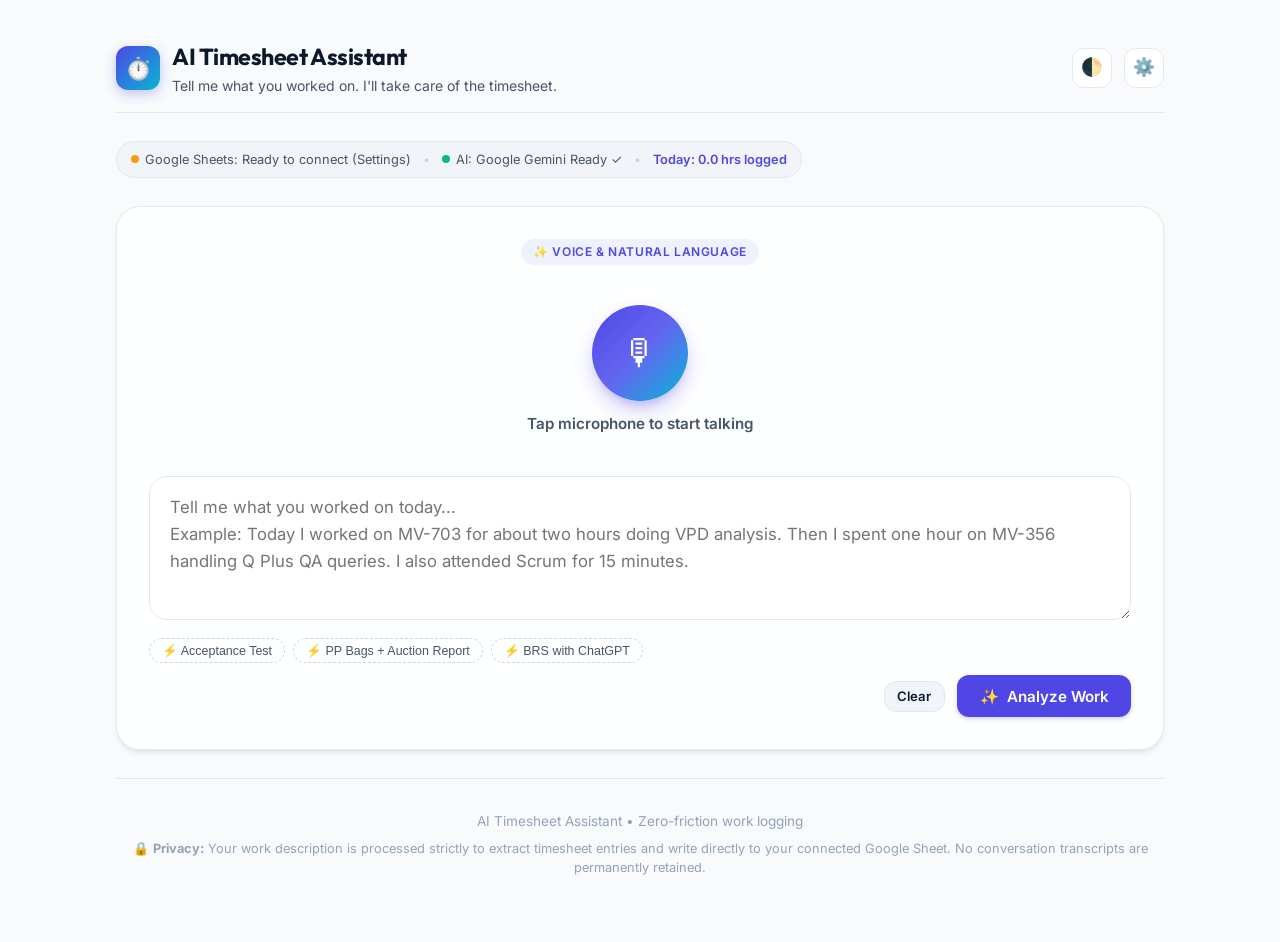
==== index.html @ 99f6be2c "Initial release: AI Timesheet Assistant with Google Sheets and Gemini integration" ====
<!DOCTYPE html>
<html lang="en">
<head>
  <meta charset="UTF-8">
  <meta name="viewport" content="width=device-width, initial-scale=1.0">
  <title>AI Timesheet Assistant - Voice & Text Work Logger</title>
  <meta name="description" content="Effortlessly log daily work into Google Sheets using voice or natural text powered by AI.">
  <link rel="stylesheet" href="css/styles.css">
  <link rel="icon" href="data:image/svg+xml,<svg xmlns='http://www.w3.org/2000/svg' viewBox='0 0 100 100'><text y='.9em' font-size='90'>⏱️</text></svg>">
</head>
<body>

  <div class="app-container">
    
    <!-- Top Header -->
    <header class="app-header">
      <div class="brand-wrapper">
        <div class="brand-icon">⏱️</div>
        <div class="brand-info">
          <h1>AI Timesheet Assistant</h1>
          <p>Tell me what you worked on. I'll take care of the timesheet.</p>
        </div>
      </div>
      
      <div class="header-actions">
        <button id="btn-toggle-theme" class="btn-icon" title="Toggle Dark/Light Mode" aria-label="Toggle Theme">🌓</button>
        <button id="btn-open-settings" class="btn-icon" title="Settings & Configuration" aria-label="Settings">⚙️</button>
      </div>
    </header>

    <!-- Connection & Status Bar -->
    <div class="status-bar" id="app-status-bar">
      <div class="status-indicator">
        <span class="status-dot connected" id="status-sheets-dot"></span>
        <span id="status-sheets-text">Google Sheets: Ready</span>
      </div>
      <span style="color: var(--border-strong);">•</span>
      <div class="status-indicator">
        <span class="status-dot connected" id="status-ai-dot"></span>
        <span id="status-ai-text">AI: Ready</span>
      </div>
      <span style="color: var(--border-strong);">•</span>
      <div class="status-indicator" id="status-today-hours" style="font-weight: 600; color: var(--brand-primary);">
        Today: 0.0 hrs logged
      </div>
    </div>

    <!-- Main Voice & Text Card -->
    <main class="card hero-voice-section">
      <span class="section-tag">✨ Voice & Natural Language</span>

      <!-- Primary Microphone Button -->
      <div class="mic-btn-container">
        <button id="btn-mic" class="btn-mic" title="Click to speak your work" aria-label="Start Voice Recording">
          🎙
        </button>
        <div id="mic-status" class="mic-status-label">
          Tap microphone to start talking
        </div>
      </div>

      <!-- Text Input Alternative -->
      <div class="input-group-area">
        <div class="textarea-wrapper">
          <textarea 
            id="input-work-text" 
            class="input-timesheet-text" 
            placeholder="Tell me what you worked on today...&#10;Example: Today I worked on MV-703 for about two hours doing VPD analysis. Then I spent one hour on MV-356 handling Q Plus QA queries. I also attended Scrum for 15 minutes."
            rows="4"></textarea>
        </div>

        <!-- Quick Sample Prompts for Fast Testing -->
        <div class="sample-prompts" id="sample-pills-container">
          <!-- Dynamically populated sample pills -->
        </div>

        <!-- Action Bar -->
        <div class="action-bar">
          <button id="btn-clear-input" class="btn btn-secondary btn-sm" type="button">Clear</button>
          <button id="btn-analyze" class="btn btn-primary" type="button">
            <span>✨</span> Analyze Work
          </button>
        </div>
      </div>

      <!-- Processing Loading Banner -->
      <div id="processing-banner" class="processing-banner">
        <div class="spinner"></div>
        <span id="processing-banner-text">Understanding your work...</span>
      </div>

      <!-- Clarification Box (shown if AI needs more info) -->
      <div id="clarification-box" class="clarification-box" style="display: none; width: 100%;">
        <div class="clarification-title">
          <span>🤔</span> <span>Clarification Needed:</span>
        </div>
        <div id="clarification-question-text" class="clarification-text">
          Could you clarify the project or time spent?
        </div>
      </div>
    </main>

    <!-- Structured Preview Section -->
    <section id="preview-section" class="card preview-section">
      <!-- Assistant Bubble -->
      <div class="assistant-bubble">
        <div class="assistant-avatar">🤖</div>
        <div class="assistant-content">
          <h4>AI Assistant</h4>
          <p id="assistant-message-text">I parsed your input into structured timesheet entries. Review them below before adding to Google Sheets.</p>
        </div>
      </div>

      <div class="preview-header">
        <div class="preview-title">Timesheet Preview</div>
        <div class="preview-stats">
          <div id="preview-total-banner" class="stat-chip">Total: 0 hrs</div>
          <button id="btn-add-row" class="btn btn-secondary btn-sm" type="button">+ Add Row</button>
        </div>
      </div>

      <!-- Table Container -->
      <div class="table-responsive">
        <table class="timesheet-table">
          <thead>
            <tr>
              <th>Date</th>
              <th>Task Type</th>
              <th>Task</th>
              <th style="text-align: right;">Time (hrs)</th>
              <th>Zoho ID</th>
              <th>Req ID</th>
              <th>Requirement Title</th>
              <th>Gen AI</th>
              <th style="text-align: center;">Action</th>
            </tr>
          </thead>
          <tbody id="preview-table-body">
            <!-- Dynamically populated entries -->
          </tbody>
        </table>
      </div>

      <!-- Confirmation Bar -->
      <div class="confirmation-bar">
        <div id="confirmation-prompt-text" class="confirmation-prompt">
          Add these entries to your timesheet?
        </div>
        <div class="confirmation-actions">
          <button id="btn-cancel-preview" class="btn btn-secondary" type="button">Cancel</button>
          <button id="btn-confirm-add" class="btn btn-success" type="button">
            <span>✓</span> Add to Timesheet
          </button>
        </div>
      </div>
    </section>

    <!-- Daily Summary Card (shown after successful submission) -->
    <section id="daily-summary-card" class="daily-summary-card">
      <div class="summary-header">
        <div class="summary-icon">✓</div>
        <div>
          <h3 style="font-size: 1.15rem; font-weight: 700; color: #065f46;">Added successfully</h3>
          <p id="summary-count-label" style="font-size: 0.9rem; color: #047857;">Entries added to your timesheet.</p>
        </div>
      </div>

      <div id="summary-breakdown-list" class="summary-details">
        <!-- Breakdown list dynamically populated -->
      </div>

      <div id="summary-total-banner" class="summary-total-banner">
        Today's total: 0 hours
      </div>

      <div style="display: flex; gap: 0.75rem; margin-top: 1.25rem;">
        <button id="btn-done-summary" class="btn btn-success" type="button">Done</button>
        <button id="btn-view-today" class="btn btn-secondary" type="button">View Today's Entries</button>
      </div>
    </section>

    <!-- Footer & Privacy Notice -->
    <footer class="app-footer">
      <div>AI Timesheet Assistant • Zero-friction work logging</div>
      <p class="privacy-notice">
        🔒 <strong>Privacy:</strong> Your work description is processed strictly to extract timesheet entries and write directly to your connected Google Sheet. No conversation transcripts are permanently retained.
      </p>
    </footer>

  </div>

  <!-- Settings Modal Dialog -->
  <div id="modal-settings" class="modal-overlay">
    <div class="modal-content">
      <div class="modal-header">
        <h3>Configuration & Settings</h3>
        <button id="btn-close-settings" class="btn-icon" type="button">✕</button>
      </div>

      <form id="settings-form">
        <div style="display: flex; flex-direction: column; gap: 1.25rem;">
          <!-- Google Sheets Configuration -->
          <div class="form-group">
            <label for="setting-spreadsheet-id">Google Spreadsheet ID</label>
            <input type="text" id="setting-spreadsheet-id" class="form-control" 
              value="1Z1UCvEUKEiVwqbnhsVFuSBakf0QlpNocZnvcH70wC_c" readonly style="background: var(--bg-subtle);">
            <span class="form-help">Connected: <strong>Giriraj Deora - Product Timesheet</strong></span>
          </div>

          <div class="form-group">
            <label for="setting-apps-script-url">Google Apps Script Web App URL</label>
            <input type="url" id="setting-apps-script-url" class="form-control" 
              placeholder="https://script.google.com/macros/s/AKfycb.../exec">
            <span class="form-help">Deployed Apps Script Web App URL from your sheet (Access: Anyone).</span>
          </div>

          <div>
            <button id="btn-test-connection" class="btn btn-secondary btn-sm" type="button">
              🔌 Test Connection & Sync Masters
            </button>
          </div>
        </div>

        <!-- Modal Footer Actions -->
        <div style="display: flex; justify-content: flex-end; gap: 0.75rem; margin-top: 1.5rem; border-top: 1px solid var(--border-subtle); padding-top: 1rem;">
          <button type="button" class="btn btn-secondary" onclick="App.closeSettingsModal()">Cancel</button>
          <button type="submit" class="btn btn-primary">Save Settings</button>
        </div>
      </form>
    </div>
  </div>

  <!-- Today's Entries Modal Dialog -->
  <div id="modal-today" class="modal-overlay">
    <div class="modal-content" style="max-width: 800px;">
      <div class="modal-header">
        <h3>Today's Logged Entries</h3>
        <button id="btn-close-today-modal" class="btn-icon" type="button">✕</button>
      </div>
      <div id="today-entries-container">
        <!-- Loaded dynamically -->
      </div>
    </div>
  </div>

  <!-- Application Scripts -->
  <script src="js/config.js"></script>
  <script src="js/validation.js"></script>
  <script src="services/ai/aiProvider.js"></script>
  <script src="js/ai.js"></script>
  <script src="js/voice.js"></script>
  <script src="js/sheets.js"></script>
  <script src="js/app.js"></script>
</body>
</html>
---- css/styles.css ----
/**
 * =========================================================================
 * AI Timesheet Assistant - Modern SaaS Design System & Stylesheet
 * =========================================================================
 */

@import url('https://fonts.googleapis.com/css2?family=Inter:wght@300;400;500;600;700&family=Outfit:wght@500;600;700;800&family=JetBrains+Mono:wght@400;500&display=swap');

:root {
  /* Color Palette - Curated Slate & Indigo */
  --bg-primary: #f8fafc;
  --bg-surface: #ffffff;
  --bg-surface-glass: rgba(255, 255, 255, 0.85);
  --bg-surface-elevated: #ffffff;
  --bg-subtle: #f1f5f9;
  --border-subtle: #e2e8f0;
  --border-strong: #cbd5e1;

  --text-primary: #0f172a;
  --text-secondary: #475569;
  --text-muted: #94a3b8;
  --text-inverse: #ffffff;

  --brand-primary: #4f46e5;
  --brand-primary-hover: #4338ca;
  --brand-primary-subtle: #eef2ff;
  --brand-secondary: #06b6d4;

  --success: #10b981;
  --success-bg: #ecfdf5;
  --warning: #f59e0b;
  --warning-bg: #fffbeb;
  --danger: #ef4444;
  --danger-bg: #fef2f2;
  --info: #3b82f6;

  /* Elevation & Shadows */
  --shadow-sm: 0 1px 2px 0 rgba(0, 0, 0, 0.05);
  --shadow-md: 0 4px 6px -1px rgba(0, 0, 0, 0.08), 0 2px 4px -2px rgba(0, 0, 0, 0.05);
  --shadow-lg: 0 10px 15px -3px rgba(0, 0, 0, 0.08), 0 4px 6px -4px rgba(0, 0, 0, 0.03);
  --shadow-xl: 0 20px 25px -5px rgba(0, 0, 0, 0.08), 0 8px 10px -6px rgba(0, 0, 0, 0.03);

  /* Radius */
  --radius-sm: 8px;
  --radius-md: 12px;
  --radius-lg: 18px;
  --radius-xl: 24px;
  --radius-full: 9999px;

  /* Transitions */
  --transition-fast: 150ms cubic-bezier(0.4, 0, 0.2, 1);
  --transition-normal: 250ms cubic-bezier(0.4, 0, 0.2, 1);
}

[data-theme="dark"] {
  --bg-primary: #0b0f19;
  --bg-surface: #111827;
  --bg-surface-glass: rgba(17, 24, 39, 0.85);
  --bg-surface-elevated: #1f2937;
  --bg-subtle: #1e293b;
  --border-subtle: #334155;
  --border-strong: #475569;

  --text-primary: #f8fafc;
  --text-secondary: #cbd5e1;
  --text-muted: #64748b;
  --text-inverse: #0b0f19;

  --brand-primary: #6366f1;
  --brand-primary-hover: #4f46e5;
  --brand-primary-subtle: rgba(99, 102, 241, 0.15);

  --shadow-sm: 0 1px 2px 0 rgba(0, 0, 0, 0.4);
  --shadow-md: 0 4px 6px -1px rgba(0, 0, 0, 0.4);
  --shadow-lg: 0 10px 15px -3px rgba(0, 0, 0, 0.4);
  --shadow-xl: 0 20px 25px -5px rgba(0, 0, 0, 0.5);
}

* {
  box-sizing: border-box;
  margin: 0;
  padding: 0;
}

body {
  font-family: 'Inter', -apple-system, BlinkMacSystemFont, "Segoe UI", Roboto, sans-serif;
  background-color: var(--bg-primary);
  color: var(--text-primary);
  line-height: 1.5;
  min-height: 100vh;
  display: flex;
  flex-direction: column;
  transition: background-color var(--transition-normal), color var(--transition-normal);
  -webkit-font-smoothing: antialiased;
}

/* Container */
.app-container {
  width: 100%;
  max-width: 1080px;
  margin: 0 auto;
  padding: 1.5rem 1rem 3rem 1rem;
  flex: 1;
  display: flex;
  flex-direction: column;
  gap: 1.75rem;
}

/* Header */
.app-header {
  display: flex;
  align-items: center;
  justify-content: space-between;
  padding: 1rem 0;
  border-bottom: 1px solid var(--border-subtle);
}

.brand-wrapper {
  display: flex;
  align-items: center;
  gap: 0.75rem;
}

.brand-icon {
  width: 44px;
  height: 44px;
  border-radius: var(--radius-md);
  background: linear-gradient(135deg, #4f46e5, #06b6d4);
  color: white;
  display: flex;
  align-items: center;
  justify-content: center;
  font-size: 1.35rem;
  box-shadow: 0 4px 12px rgba(79, 70, 229, 0.3);
}

.brand-info h1 {
  font-family: 'Outfit', sans-serif;
  font-size: 1.45rem;
  font-weight: 700;
  letter-spacing: -0.02em;
  color: var(--text-primary);
}

.brand-info p {
  font-size: 0.875rem;
  color: var(--text-secondary);
}

.header-actions {
  display: flex;
  align-items: center;
  gap: 0.75rem;
}

.btn-icon {
  width: 40px;
  height: 40px;
  border-radius: var(--radius-md);
  border: 1px solid var(--border-subtle);
  background: var(--bg-surface);
  color: var(--text-secondary);
  display: flex;
  align-items: center;
  justify-content: center;
  cursor: pointer;
  font-size: 1.1rem;
  transition: all var(--transition-fast);
}

.btn-icon:hover {
  background: var(--bg-subtle);
  color: var(--text-primary);
  border-color: var(--border-strong);
}

/* Connection Badges */
.status-bar {
  display: flex;
  align-items: center;
  flex-wrap: wrap;
  gap: 0.75rem;
  font-size: 0.8rem;
  padding: 0.5rem 0.85rem;
  background: var(--bg-subtle);
  border: 1px solid var(--border-subtle);
  border-radius: var(--radius-full);
  width: fit-content;
}

.status-indicator {
  display: flex;
  align-items: center;
  gap: 0.4rem;
  color: var(--text-secondary);
}

.status-dot {
  width: 8px;
  height: 8px;
  border-radius: 50%;
  background-color: var(--text-muted);
}

.status-dot.connected {
  background-color: var(--success);
  box-shadow: 0 0 0 2px var(--success-bg);
}

.status-dot.warning {
  background-color: var(--warning);
}

/* Cards */
.card {
  background: var(--bg-surface-glass);
  backdrop-filter: blur(12px);
  border: 1px solid var(--border-subtle);
  border-radius: var(--radius-xl);
  padding: 2rem;
  box-shadow: var(--shadow-md);
  position: relative;
  transition: box-shadow var(--transition-normal);
}

.card:hover {
  box-shadow: var(--shadow-lg);
}

/* Voice & Text Section */
.hero-voice-section {
  text-align: center;
  display: flex;
  flex-direction: column;
  align-items: center;
  gap: 1.5rem;
}

.section-tag {
  display: inline-flex;
  align-items: center;
  gap: 0.4rem;
  font-size: 0.75rem;
  font-weight: 600;
  text-transform: uppercase;
  letter-spacing: 0.05em;
  padding: 0.25rem 0.75rem;
  border-radius: var(--radius-full);
  background: var(--brand-primary-subtle);
  color: var(--brand-primary);
}

/* Microphone Button */
.mic-btn-container {
  position: relative;
  margin: 1rem 0;
  display: flex;
  flex-direction: column;
  align-items: center;
  gap: 0.75rem;
}

.btn-mic {
  width: 96px;
  height: 96px;
  border-radius: 50%;
  border: none;
  background: linear-gradient(135deg, #4f46e5 0%, #6366f1 50%, #06b6d4 100%);
  color: #ffffff;
  cursor: pointer;
  display: flex;
  align-items: center;
  justify-content: center;
  font-size: 2.25rem;
  box-shadow: 0 10px 25px -5px rgba(79, 70, 229, 0.4), 0 8px 10px -6px rgba(79, 70, 229, 0.2);
  transition: transform var(--transition-fast), box-shadow var(--transition-fast);
  position: relative;
  z-index: 2;
}

.btn-mic:hover {
  transform: scale(1.06);
  box-shadow: 0 15px 30px -5px rgba(79, 70, 229, 0.5);
}

.btn-mic:active {
  transform: scale(0.96);
}

.btn-mic.listening {
  background: linear-gradient(135deg, #ef4444 0%, #f43f5e 100%);
  box-shadow: 0 10px 25px -5px rgba(239, 68, 68, 0.5);
  animation: pulse-ring 1.8s infinite;
}

@keyframes pulse-ring {
  0% {
    box-shadow: 0 0 0 0 rgba(239, 68, 68, 0.6);
  }
  70% {
    box-shadow: 0 0 0 24px rgba(239, 68, 68, 0);
  }
  100% {
    box-shadow: 0 0 0 0 rgba(239, 68, 68, 0);
  }
}

.mic-status-label {
  font-size: 0.95rem;
  font-weight: 600;
  color: var(--text-secondary);
  display: flex;
  align-items: center;
  gap: 0.4rem;
}

.mic-status-label.active {
  color: var(--danger);
}

/* Text Input Area */
.input-group-area {
  width: 100%;
  display: flex;
  flex-direction: column;
  gap: 0.75rem;
}

.textarea-wrapper {
  position: relative;
  width: 100%;
}

.input-timesheet-text {
  width: 100%;
  min-height: 120px;
  padding: 1.1rem 1.25rem;
  border-radius: var(--radius-lg);
  border: 1.5px solid var(--border-subtle);
  background: var(--bg-surface);
  color: var(--text-primary);
  font-family: inherit;
  font-size: 1.05rem;
  line-height: 1.6;
  resize: vertical;
  outline: none;
  transition: border-color var(--transition-fast), box-shadow var(--transition-fast);
}

.input-timesheet-text:focus {
  border-color: var(--brand-primary);
  box-shadow: 0 0 0 4px var(--brand-primary-subtle);
}

/* Quick Sample Pills */
.sample-prompts {
  display: flex;
  align-items: center;
  flex-wrap: wrap;
  gap: 0.5rem;
  font-size: 0.8rem;
  color: var(--text-muted);
}

.sample-pill {
  border: 1px dashed var(--border-strong);
  background: transparent;
  color: var(--text-secondary);
  border-radius: var(--radius-full);
  padding: 0.25rem 0.75rem;
  cursor: pointer;
  font-size: 0.78rem;
  transition: all var(--transition-fast);
}

.sample-pill:hover {
  background: var(--brand-primary-subtle);
  border-color: var(--brand-primary);
  color: var(--brand-primary);
}

/* Main Action Bar */
.action-bar {
  display: flex;
  align-items: center;
  justify-content: flex-end;
  gap: 0.75rem;
  width: 100%;
}

/* Buttons */
.btn {
  display: inline-flex;
  align-items: center;
  justify-content: center;
  gap: 0.5rem;
  padding: 0.7rem 1.4rem;
  border-radius: var(--radius-md);
  font-family: 'Inter', sans-serif;
  font-size: 0.95rem;
  font-weight: 600;
  cursor: pointer;
  border: none;
  transition: all var(--transition-fast);
}

.btn-primary {
  background: var(--brand-primary);
  color: #ffffff;
  box-shadow: 0 2px 4px rgba(79, 70, 229, 0.25);
}

.btn-primary:hover {
  background: var(--brand-primary-hover);
  box-shadow: 0 4px 10px rgba(79, 70, 229, 0.35);
}

.btn-secondary {
  background: var(--bg-subtle);
  color: var(--text-primary);
  border: 1px solid var(--border-subtle);
}

.btn-secondary:hover {
  background: var(--border-subtle);
}

.btn-success {
  background: var(--success);
  color: #ffffff;
  box-shadow: 0 2px 4px rgba(16, 185, 129, 0.25);
}

.btn-success:hover {
  background: #059669;
}

.btn-danger-outline {
  background: transparent;
  color: var(--danger);
  border: 1px solid rgba(239, 68, 68, 0.3);
}

.btn-danger-outline:hover {
  background: var(--danger-bg);
}

.btn-sm {
  padding: 0.4rem 0.8rem;
  font-size: 0.82rem;
}

/* Processing / Loading Banner */
.processing-banner {
  display: none;
  align-items: center;
  justify-content: center;
  gap: 0.75rem;
  padding: 1.25rem;
  background: var(--brand-primary-subtle);
  border: 1px solid rgba(79, 70, 229, 0.2);
  border-radius: var(--radius-lg);
  color: var(--brand-primary);
  font-weight: 500;
  margin: 1rem 0;
  animation: fadeIn 0.3s ease;
}

.spinner {
  width: 20px;
  height: 20px;
  border: 2.5px solid rgba(79, 70, 229, 0.2);
  border-top-color: var(--brand-primary);
  border-radius: 50%;
  animation: spin 0.8s linear infinite;
}

@keyframes spin {
  to { transform: rotate(360deg); }
}

@keyframes fadeIn {
  from { opacity: 0; transform: translateY(-4px); }
  to { opacity: 1; transform: translateY(0); }
}

/* Assistant Conversation Bubble */
.assistant-bubble {
  background: var(--bg-subtle);
  border: 1px solid var(--border-subtle);
  border-radius: var(--radius-lg);
  padding: 1.25rem 1.5rem;
  margin-bottom: 1.5rem;
  display: flex;
  align-items: flex-start;
  gap: 1rem;
}

.assistant-avatar {
  width: 38px;
  height: 38px;
  border-radius: 50%;
  background: var(--brand-primary);
  color: white;
  display: flex;
  align-items: center;
  justify-content: center;
  font-size: 1.1rem;
  flex-shrink: 0;
}

.assistant-content {
  flex: 1;
}

.assistant-content h4 {
  font-size: 0.95rem;
  font-weight: 600;
  margin-bottom: 0.25rem;
  color: var(--text-primary);
}

.assistant-content p {
  font-size: 0.92rem;
  color: var(--text-secondary);
}

/* Clarification Prompt Box */
.clarification-box {
  background: var(--warning-bg);
  border: 1px solid rgba(245, 158, 11, 0.3);
  border-radius: var(--radius-lg);
  padding: 1.25rem;
  margin-bottom: 1.5rem;
  display: flex;
  flex-direction: column;
  gap: 0.75rem;
}

.clarification-title {
  display: flex;
  align-items: center;
  gap: 0.5rem;
  font-weight: 600;
  color: #b45309;
}

.clarification-text {
  font-size: 0.95rem;
  color: #78350f;
}

/* Structured Preview Section */
.preview-section {
  display: none;
  flex-direction: column;
  gap: 1.25rem;
  animation: fadeIn 0.3s ease;
}

.preview-header {
  display: flex;
  align-items: center;
  justify-content: space-between;
  flex-wrap: wrap;
  gap: 1rem;
  padding-bottom: 0.75rem;
  border-bottom: 1px solid var(--border-subtle);
}

.preview-title {
  font-family: 'Outfit', sans-serif;
  font-size: 1.25rem;
  font-weight: 700;
}

.preview-stats {
  display: flex;
  align-items: center;
  gap: 1rem;
  font-size: 0.9rem;
}

.stat-chip {
  padding: 0.3rem 0.8rem;
  border-radius: var(--radius-full);
  background: var(--brand-primary-subtle);
  color: var(--brand-primary);
  font-weight: 600;
}

/* Table Design */
.table-responsive {
  width: 100%;
  overflow-x: auto;
  border: 1px solid var(--border-subtle);
  border-radius: var(--radius-lg);
  background: var(--bg-surface);
}

.timesheet-table {
  width: 100%;
  border-collapse: collapse;
  font-size: 0.88rem;
  text-align: left;
}

.timesheet-table th {
  background: var(--bg-subtle);
  color: var(--text-secondary);
  font-weight: 600;
  font-size: 0.8rem;
  text-transform: uppercase;
  letter-spacing: 0.04em;
  padding: 0.85rem 1rem;
  border-bottom: 1px solid var(--border-subtle);
  white-space: nowrap;
}

.timesheet-table td {
  padding: 0.75rem 1rem;
  border-bottom: 1px solid var(--border-subtle);
  vertical-align: middle;
}

.timesheet-table tr:last-child td {
  border-bottom: none;
}

.timesheet-table tr:hover td {
  background-color: var(--bg-subtle);
}

/* Table Cell Inputs for In-place Editing */
.table-input {
  width: 100%;
  padding: 0.4rem 0.6rem;
  border-radius: var(--radius-sm);
  border: 1px solid var(--border-subtle);
  background: var(--bg-surface);
  color: var(--text-primary);
  font-family: inherit;
  font-size: 0.88rem;
  outline: none;
  transition: border-color var(--transition-fast);
}

.table-input:focus {
  border-color: var(--brand-primary);
}

.table-input.num {
  width: 75px;
  text-align: right;
  font-family: 'JetBrains Mono', monospace;
  font-weight: 600;
}

/* Badges */
.badge {
  display: inline-block;
  padding: 0.2rem 0.55rem;
  border-radius: var(--radius-sm);
  font-size: 0.78rem;
  font-weight: 600;
  letter-spacing: 0.02em;
}

.badge-zoho {
  background: #e0e7ff;
  color: #3730a3;
  font-family: 'JetBrains Mono', monospace;
}

.badge-req {
  background: #f1f5f9;
  color: #334155;
  font-family: 'JetBrains Mono', monospace;
}

.badge-ai-yes {
  background: #dcfce7;
  color: #166534;
}

.badge-ai-no {
  background: #f3f4f6;
  color: #6b7280;
}

/* Confirmation Card */
.confirmation-bar {
  background: var(--bg-surface-elevated);
  border: 1.5px solid var(--brand-primary);
  border-radius: var(--radius-xl);
  padding: 1.25rem 1.5rem;
  display: flex;
  align-items: center;
  justify-content: space-between;
  flex-wrap: wrap;
  gap: 1rem;
  box-shadow: 0 8px 20px -4px rgba(79, 70, 229, 0.15);
}

.confirmation-prompt {
  font-size: 1.05rem;
  font-weight: 600;
  color: var(--text-primary);
}

.confirmation-actions {
  display: flex;
  align-items: center;
  gap: 0.75rem;
}

/* Daily Summary Card */
.daily-summary-card {
  display: none;
  background: linear-gradient(135deg, rgba(16, 185, 129, 0.08) 0%, rgba(6, 182, 212, 0.08) 100%);
  border: 1px solid rgba(16, 185, 129, 0.3);
  border-radius: var(--radius-xl);
  padding: 1.75rem;
  animation: fadeIn 0.3s ease;
}

.summary-header {
  display: flex;
  align-items: center;
  gap: 0.75rem;
  margin-bottom: 1rem;
}

.summary-icon {
  width: 42px;
  height: 42px;
  border-radius: 50%;
  background: var(--success);
  color: white;
  display: flex;
  align-items: center;
  justify-content: center;
  font-size: 1.4rem;
}

.summary-details {
  display: flex;
  flex-direction: column;
  gap: 0.5rem;
  margin-bottom: 1.25rem;
}

.summary-item {
  display: flex;
  align-items: center;
  gap: 0.5rem;
  font-size: 0.95rem;
  color: var(--text-primary);
}

.summary-total-banner {
  font-size: 1.15rem;
  font-weight: 700;
  color: var(--success);
  padding-top: 0.5rem;
  border-top: 1px dashed var(--border-subtle);
}

/* Modals */
.modal-overlay {
  position: fixed;
  top: 0;
  left: 0;
  right: 0;
  bottom: 0;
  background: rgba(15, 23, 42, 0.6);
  backdrop-filter: blur(4px);
  display: none;
  align-items: center;
  justify-content: center;
  z-index: 100;
  padding: 1rem;
  animation: fadeIn 0.2s ease;
}

.modal-content {
  background: var(--bg-surface);
  border: 1px solid var(--border-subtle);
  border-radius: var(--radius-xl);
  width: 100%;
  max-width: 680px;
  max-height: 90vh;
  overflow-y: auto;
  box-shadow: var(--shadow-xl);
  padding: 2rem;
  display: flex;
  flex-direction: column;
  gap: 1.5rem;
}

.modal-header {
  display: flex;
  align-items: center;
  justify-content: space-between;
  border-bottom: 1px solid var(--border-subtle);
  padding-bottom: 1rem;
}

.modal-header h3 {
  font-family: 'Outfit', sans-serif;
  font-size: 1.3rem;
  font-weight: 700;
}

.form-group {
  display: flex;
  flex-direction: column;
  gap: 0.4rem;
}

.form-group label {
  font-size: 0.85rem;
  font-weight: 600;
  color: var(--text-secondary);
}

.form-control {
  width: 100%;
  padding: 0.65rem 0.9rem;
  border-radius: var(--radius-md);
  border: 1px solid var(--border-subtle);
  background: var(--bg-surface);
  color: var(--text-primary);
  font-family: inherit;
  font-size: 0.92rem;
  outline: none;
  transition: border-color var(--transition-fast);
}

.form-control:focus {
  border-color: var(--brand-primary);
}

.form-help {
  font-size: 0.78rem;
  color: var(--text-muted);
}

/* Tabs */
.tabs-nav {
  display: flex;
  gap: 0.5rem;
  border-bottom: 1px solid var(--border-subtle);
  padding-bottom: 0.5rem;
  margin-bottom: 1rem;
}

.tab-btn {
  background: transparent;
  border: none;
  padding: 0.5rem 1rem;
  font-size: 0.88rem;
  font-weight: 600;
  color: var(--text-secondary);
  border-radius: var(--radius-sm);
  cursor: pointer;
  transition: all var(--transition-fast);
}

.tab-btn.active {
  background: var(--brand-primary-subtle);
  color: var(--brand-primary);
}

.tab-panel {
  display: none;
  flex-direction: column;
  gap: 1.25rem;
}

.tab-panel.active {
  display: flex;
}

/* Footer & Privacy */
.app-footer {
  text-align: center;
  padding: 2rem 0 1rem;
  font-size: 0.85rem;
  color: var(--text-muted);
  border-top: 1px solid var(--border-subtle);
  margin-top: auto;
}

.privacy-notice {
  font-size: 0.8rem;
  color: var(--text-muted);
  margin-top: 0.5rem;
}

/* Toast Alerts */
.toast-container {
  position: fixed;
  bottom: 24px;
  right: 24px;
  z-index: 200;
  display: flex;
  flex-direction: column;
  gap: 0.5rem;
}

.toast {
  padding: 0.85rem 1.25rem;
  border-radius: var(--radius-md);
  font-size: 0.9rem;
  font-weight: 500;
  box-shadow: var(--shadow-lg);
  display: flex;
  align-items: center;
  gap: 0.6rem;
  animation: slideIn 0.3s ease;
  max-width: 400px;
}

.toast-success {
  background: #065f46;
  color: #ecfdf5;
}

.toast-error {
  background: #991b1b;
  color: #fef2f2;
}

.toast-info {
  background: #1e3a8a;
  color: #eff6ff;
}

@keyframes slideIn {
  from { transform: translateX(100%); opacity: 0; }
  to { transform: translateX(0); opacity: 1; }
}

/* Responsive adjustments */
@media (max-width: 768px) {
  .app-container {
    padding: 1rem 0.75rem;
  }
  .card {
    padding: 1.25rem;
  }
  .preview-header {
    flex-direction: column;
    align-items: flex-start;
  }
  .confirmation-bar {
    flex-direction: column;
    align-items: stretch;
  }
  .confirmation-actions {
    flex-direction: column;
  }
  .confirmation-actions .btn {
    width: 100%;
  }
}
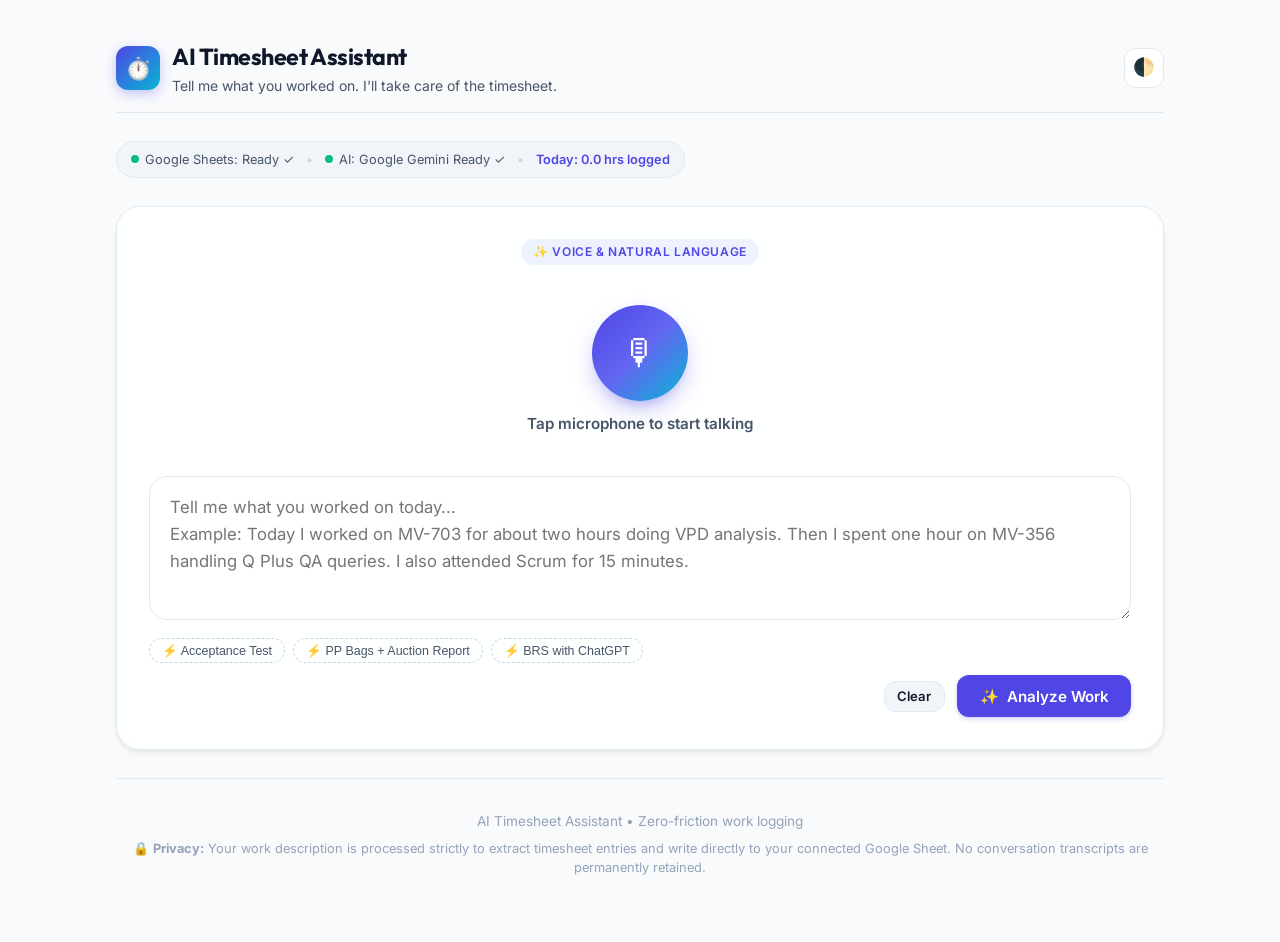
==== commit bb701e3c: "Remove Configuration and Settings UI from frontend" ====
--- a/index.html
+++ b/index.html
@@ -24,7 +24,6 @@
       
       <div class="header-actions">
         <button id="btn-toggle-theme" class="btn-icon" title="Toggle Dark/Light Mode" aria-label="Toggle Theme">🌓</button>
-        <button id="btn-open-settings" class="btn-icon" title="Settings & Configuration" aria-label="Settings">⚙️</button>
       </div>
     </header>
 
@@ -189,46 +188,7 @@
 
   </div>
 
-  <!-- Settings Modal Dialog -->
-  <div id="modal-settings" class="modal-overlay">
-    <div class="modal-content">
-      <div class="modal-header">
-        <h3>Configuration & Settings</h3>
-        <button id="btn-close-settings" class="btn-icon" type="button">✕</button>
-      </div>
-
-      <form id="settings-form">
-        <div style="display: flex; flex-direction: column; gap: 1.25rem;">
-          <!-- Google Sheets Configuration -->
-          <div class="form-group">
-            <label for="setting-spreadsheet-id">Google Spreadsheet ID</label>
-            <input type="text" id="setting-spreadsheet-id" class="form-control" 
-              value="1Z1UCvEUKEiVwqbnhsVFuSBakf0QlpNocZnvcH70wC_c" readonly style="background: var(--bg-subtle);">
-            <span class="form-help">Connected: <strong>Giriraj Deora - Product Timesheet</strong></span>
-          </div>
-
-          <div class="form-group">
-            <label for="setting-apps-script-url">Google Apps Script Web App URL</label>
-            <input type="url" id="setting-apps-script-url" class="form-control" 
-              placeholder="https://script.google.com/macros/s/AKfycb.../exec">
-            <span class="form-help">Deployed Apps Script Web App URL from your sheet (Access: Anyone).</span>
-          </div>
-
-          <div>
-            <button id="btn-test-connection" class="btn btn-secondary btn-sm" type="button">
-              🔌 Test Connection & Sync Masters
-            </button>
-          </div>
-        </div>
-
-        <!-- Modal Footer Actions -->
-        <div style="display: flex; justify-content: flex-end; gap: 0.75rem; margin-top: 1.5rem; border-top: 1px solid var(--border-subtle); padding-top: 1rem;">
-          <button type="button" class="btn btn-secondary" onclick="App.closeSettingsModal()">Cancel</button>
-          <button type="submit" class="btn btn-primary">Save Settings</button>
-        </div>
-      </form>
-    </div>
-  </div>
+
 
   <!-- Today's Entries Modal Dialog -->
   <div id="modal-today" class="modal-overlay">
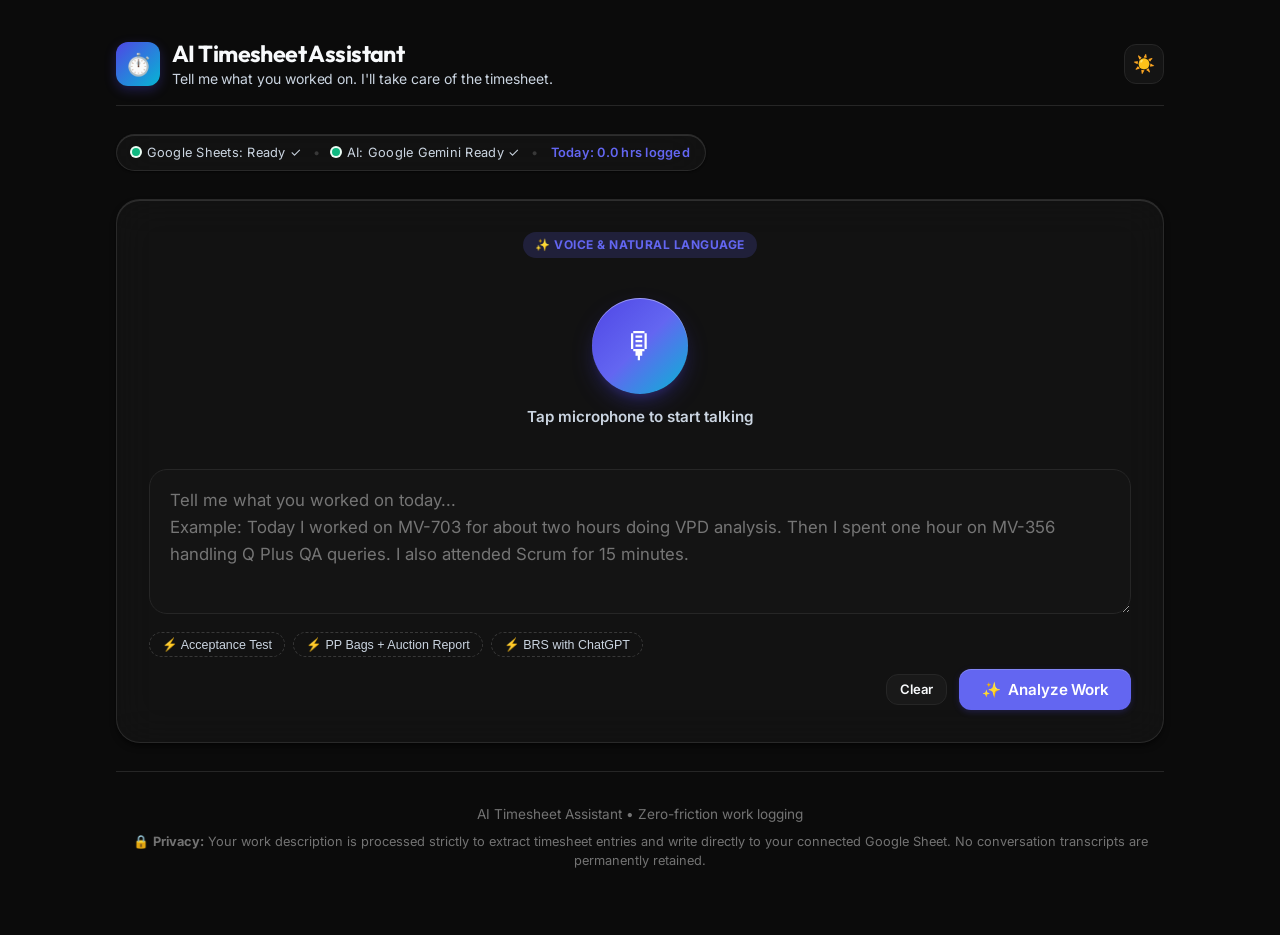
==== commit 9f32e7f6: "Set dark mode background to #0B0B0B, default to dark theme, and toggle Sun/Moon icons" ====
--- a/index.html
+++ b/index.html
@@ -1,5 +1,5 @@
 <!DOCTYPE html>
-<html lang="en">
+<html lang="en" data-theme="dark">
 <head>
   <meta charset="UTF-8">
   <meta name="viewport" content="width=device-width, initial-scale=1.0">
@@ -23,7 +23,7 @@
       </div>
       
       <div class="header-actions">
-        <button id="btn-toggle-theme" class="btn-icon" title="Toggle Dark/Light Mode" aria-label="Toggle Theme">🌓</button>
+        <button id="btn-toggle-theme" class="btn-icon" title="Switch to Light Mode" aria-label="Toggle Theme">☀️</button>
       </div>
     </header>
 
@@ -118,8 +118,13 @@
         </div>
       </div>
 
-      <!-- Table Container -->
-      <div class="table-responsive">
+      <!-- Mobile Cards View (Optimized for Mobile Screens) -->
+      <div id="preview-cards-container" class="preview-cards-container">
+        <!-- Dynamically rendered mobile cards -->
+      </div>
+
+      <!-- Desktop Table View (Displayed on wider screens) -->
+      <div class="table-responsive desktop-only-table">
         <table class="timesheet-table">
           <thead>
             <tr>
--- a/css/styles.css
+++ b/css/styles.css
@@ -47,43 +47,60 @@
   --radius-xl: 24px;
   --radius-full: 9999px;
 
-  /* Transitions */
-  --transition-fast: 150ms cubic-bezier(0.4, 0, 0.2, 1);
-  --transition-normal: 250ms cubic-bezier(0.4, 0, 0.2, 1);
+  /* Apple WWDC Springs & Transitions */
+  --spring-standard: 350ms cubic-bezier(0.16, 1, 0.3, 1);
+  --spring-snappy: 250ms cubic-bezier(0.2, 0.9, 0.3, 1);
+  --spring-press: 80ms cubic-bezier(0.2, 0.8, 0.2, 1);
+  --spring-momentum: 400ms cubic-bezier(0.34, 1.25, 0.64, 1);
+  --transition-fast: 150ms cubic-bezier(0.16, 1, 0.3, 1);
+  --transition-normal: 300ms cubic-bezier(0.16, 1, 0.3, 1);
+
+  /* Apple Translucent Materials (Light Mode) */
+  --material-bg: rgba(255, 255, 255, 0.75);
+  --material-border: rgba(255, 255, 255, 0.6);
+  --material-specular: inset 0 1px 0 0 rgba(255, 255, 255, 0.85);
+  --material-blur: blur(20px) saturate(190%);
 }
 
 [data-theme="dark"] {
-  --bg-primary: #0b0f19;
-  --bg-surface: #111827;
-  --bg-surface-glass: rgba(17, 24, 39, 0.85);
-  --bg-surface-elevated: #1f2937;
-  --bg-subtle: #1e293b;
-  --border-subtle: #334155;
-  --border-strong: #475569;
+  --bg-primary: #0B0B0B;
+  --bg-surface: #141414;
+  --bg-surface-glass: rgba(20, 20, 20, 0.82);
+  --bg-surface-elevated: #1e1e1e;
+  --bg-subtle: #191919;
+  --border-subtle: #262626;
+  --border-strong: #383838;
 
   --text-primary: #f8fafc;
   --text-secondary: #cbd5e1;
-  --text-muted: #64748b;
-  --text-inverse: #0b0f19;
+  --text-muted: #737373;
+  --text-inverse: #0B0B0B;
 
   --brand-primary: #6366f1;
   --brand-primary-hover: #4f46e5;
-  --brand-primary-subtle: rgba(99, 102, 241, 0.15);
-
-  --shadow-sm: 0 1px 2px 0 rgba(0, 0, 0, 0.4);
-  --shadow-md: 0 4px 6px -1px rgba(0, 0, 0, 0.4);
-  --shadow-lg: 0 10px 15px -3px rgba(0, 0, 0, 0.4);
-  --shadow-xl: 0 20px 25px -5px rgba(0, 0, 0, 0.5);
+  --brand-primary-subtle: rgba(99, 102, 241, 0.18);
+
+  --shadow-sm: 0 1px 2px 0 rgba(0, 0, 0, 0.6);
+  --shadow-md: 0 4px 6px -1px rgba(0, 0, 0, 0.6);
+  --shadow-lg: 0 10px 15px -3px rgba(0, 0, 0, 0.7);
+  --shadow-xl: 0 20px 25px -5px rgba(0, 0, 0, 0.8);
+
+  /* Apple Translucent Materials (Dark Mode) */
+  --material-bg: rgba(20, 20, 20, 0.82);
+  --material-border: rgba(255, 255, 255, 0.1);
+  --material-specular: inset 0 1px 0 0 rgba(255, 255, 255, 0.12);
+  --material-blur: blur(20px) saturate(190%);
 }
 
 * {
   box-sizing: border-box;
   margin: 0;
   padding: 0;
+  -webkit-tap-highlight-color: transparent;
 }
 
 body {
-  font-family: 'Inter', -apple-system, BlinkMacSystemFont, "Segoe UI", Roboto, sans-serif;
+  font-family: -apple-system, BlinkMacSystemFont, "SF Pro Text", "SF Pro Display", "Inter", system-ui, sans-serif;
   background-color: var(--bg-primary);
   color: var(--text-primary);
   line-height: 1.5;
@@ -91,7 +108,10 @@
   display: flex;
   flex-direction: column;
   transition: background-color var(--transition-normal), color var(--transition-normal);
+  font-optical-sizing: auto;
   -webkit-font-smoothing: antialiased;
+  -moz-osx-font-smoothing: grayscale;
+  text-rendering: optimizeLegibility;
 }
 
 /* Container */
@@ -135,15 +155,17 @@
 }
 
 .brand-info h1 {
-  font-family: 'Outfit', sans-serif;
+  font-family: -apple-system, BlinkMacSystemFont, "SF Pro Display", "Outfit", sans-serif;
   font-size: 1.45rem;
   font-weight: 700;
-  letter-spacing: -0.02em;
+  letter-spacing: -0.025em;
+  line-height: 1.2;
   color: var(--text-primary);
 }
 
 .brand-info p {
   font-size: 0.875rem;
+  letter-spacing: -0.005em;
   color: var(--text-secondary);
 }
 
@@ -165,6 +187,7 @@
   justify-content: center;
   cursor: pointer;
   font-size: 1.1rem;
+  touch-action: manipulation;
   transition: all var(--transition-fast);
 }
 
@@ -174,6 +197,11 @@
   border-color: var(--border-strong);
 }
 
+.btn-icon:active {
+  transform: scale(0.94);
+  transition: transform var(--spring-press);
+}
+
 /* Connection Badges */
 .status-bar {
   display: flex;
@@ -181,9 +209,13 @@
   flex-wrap: wrap;
   gap: 0.75rem;
   font-size: 0.8rem;
-  padding: 0.5rem 0.85rem;
-  background: var(--bg-subtle);
-  border: 1px solid var(--border-subtle);
+  letter-spacing: 0.02em;
+  padding: 0.5rem 0.95rem;
+  background: var(--material-bg);
+  backdrop-filter: var(--material-blur);
+  -webkit-backdrop-filter: var(--material-blur);
+  border: 1px solid var(--material-border);
+  box-shadow: var(--shadow-sm), var(--material-specular);
   border-radius: var(--radius-full);
   width: fit-content;
 }
@@ -213,18 +245,19 @@
 
 /* Cards */
 .card {
-  background: var(--bg-surface-glass);
-  backdrop-filter: blur(12px);
-  border: 1px solid var(--border-subtle);
+  background: var(--material-bg);
+  backdrop-filter: var(--material-blur);
+  -webkit-backdrop-filter: var(--material-blur);
+  border: 1px solid var(--material-border);
   border-radius: var(--radius-xl);
   padding: 2rem;
-  box-shadow: var(--shadow-md);
+  box-shadow: var(--shadow-md), var(--material-specular);
   position: relative;
   transition: box-shadow var(--transition-normal);
 }
 
 .card:hover {
-  box-shadow: var(--shadow-lg);
+  box-shadow: var(--shadow-lg), var(--material-specular);
 }
 
 /* Voice & Text Section */
@@ -241,9 +274,9 @@
   align-items: center;
   gap: 0.4rem;
   font-size: 0.75rem;
-  font-weight: 600;
+  font-weight: 700;
   text-transform: uppercase;
-  letter-spacing: 0.05em;
+  letter-spacing: 0.04em;
   padding: 0.25rem 0.75rem;
   border-radius: var(--radius-full);
   background: var(--brand-primary-subtle);
@@ -272,19 +305,21 @@
   align-items: center;
   justify-content: center;
   font-size: 2.25rem;
-  box-shadow: 0 10px 25px -5px rgba(79, 70, 229, 0.4), 0 8px 10px -6px rgba(79, 70, 229, 0.2);
-  transition: transform var(--transition-fast), box-shadow var(--transition-fast);
+  box-shadow: 0 10px 25px -5px rgba(79, 70, 229, 0.4), 0 8px 10px -6px rgba(79, 70, 229, 0.2), inset 0 1px 0 rgba(255, 255, 255, 0.4);
+  transition: transform var(--spring-snappy), box-shadow var(--spring-snappy);
   position: relative;
   z-index: 2;
+  touch-action: manipulation;
 }
 
 .btn-mic:hover {
-  transform: scale(1.06);
-  box-shadow: 0 15px 30px -5px rgba(79, 70, 229, 0.5);
+  transform: scale(1.05);
+  box-shadow: 0 15px 30px -5px rgba(79, 70, 229, 0.5), inset 0 1px 0 rgba(255, 255, 255, 0.5);
 }
 
 .btn-mic:active {
-  transform: scale(0.96);
+  transform: scale(0.93) !important;
+  transition: transform var(--spring-press) !important;
 }
 
 .btn-mic.listening {
@@ -370,6 +405,7 @@
   padding: 0.25rem 0.75rem;
   cursor: pointer;
   font-size: 0.78rem;
+  touch-action: manipulation;
   transition: all var(--transition-fast);
 }
 
@@ -379,6 +415,11 @@
   color: var(--brand-primary);
 }
 
+.sample-pill:active {
+  transform: scale(0.95);
+  transition: transform var(--spring-press);
+}
+
 /* Main Action Bar */
 .action-bar {
   display: flex;
@@ -396,23 +437,30 @@
   gap: 0.5rem;
   padding: 0.7rem 1.4rem;
   border-radius: var(--radius-md);
-  font-family: 'Inter', sans-serif;
+  font-family: inherit;
   font-size: 0.95rem;
   font-weight: 600;
+  letter-spacing: -0.01em;
   cursor: pointer;
   border: none;
+  touch-action: manipulation;
   transition: all var(--transition-fast);
+}
+
+.btn:active {
+  transform: scale(0.965);
+  transition: transform var(--spring-press);
 }
 
 .btn-primary {
   background: var(--brand-primary);
   color: #ffffff;
-  box-shadow: 0 2px 4px rgba(79, 70, 229, 0.25);
+  box-shadow: 0 2px 6px rgba(79, 70, 229, 0.25), inset 0 1px 0 rgba(255, 255, 255, 0.2);
 }
 
 .btn-primary:hover {
   background: var(--brand-primary-hover);
-  box-shadow: 0 4px 10px rgba(79, 70, 229, 0.35);
+  box-shadow: 0 4px 12px rgba(79, 70, 229, 0.35), inset 0 1px 0 rgba(255, 255, 255, 0.25);
 }
 
 .btn-secondary {
@@ -428,7 +476,7 @@
 .btn-success {
   background: var(--success);
   color: #ffffff;
-  box-shadow: 0 2px 4px rgba(16, 185, 129, 0.25);
+  box-shadow: 0 2px 6px rgba(16, 185, 129, 0.25), inset 0 1px 0 rgba(255, 255, 255, 0.2);
 }
 
 .btn-success:hover {
@@ -773,29 +821,45 @@
   left: 0;
   right: 0;
   bottom: 0;
-  background: rgba(15, 23, 42, 0.6);
-  backdrop-filter: blur(4px);
+  background: rgba(15, 23, 42, 0.45);
+  backdrop-filter: blur(16px) saturate(180%);
+  -webkit-backdrop-filter: blur(16px) saturate(180%);
   display: none;
   align-items: center;
   justify-content: center;
   z-index: 100;
-  padding: 1rem;
-  animation: fadeIn 0.2s ease;
+  padding: 1.25rem;
+  opacity: 0;
+  transition: opacity var(--spring-snappy);
+}
+
+.modal-overlay.active {
+  display: flex;
+  opacity: 1;
 }
 
 .modal-content {
-  background: var(--bg-surface);
-  border: 1px solid var(--border-subtle);
+  background: var(--material-bg);
+  backdrop-filter: var(--material-blur);
+  -webkit-backdrop-filter: var(--material-blur);
+  border: 1px solid var(--material-border);
   border-radius: var(--radius-xl);
   width: 100%;
   max-width: 680px;
   max-height: 90vh;
   overflow-y: auto;
-  box-shadow: var(--shadow-xl);
+  box-shadow: 0 24px 48px -12px rgba(0, 0, 0, 0.25), var(--material-specular);
   padding: 2rem;
   display: flex;
   flex-direction: column;
   gap: 1.5rem;
+  transform: scale(0.96);
+  transition: transform var(--spring-standard);
+  position: relative;
+}
+
+.modal-overlay.active .modal-content {
+  transform: scale(1);
 }
 
 .modal-header {
@@ -807,9 +871,10 @@
 }
 
 .modal-header h3 {
-  font-family: 'Outfit', sans-serif;
+  font-family: -apple-system, BlinkMacSystemFont, "SF Pro Display", "Outfit", sans-serif;
   font-size: 1.3rem;
   font-weight: 700;
+  letter-spacing: -0.02em;
 }
 
 .form-group {
@@ -942,26 +1007,397 @@
   to { transform: translateX(0); opacity: 1; }
 }
 
-/* Responsive adjustments */
-@media (max-width: 768px) {
+/* =========================================================================
+   Mobile-First Card Views & Responsive Design
+   ========================================================================= */
+
+/* Mobile Cards Container (Default for Mobile Viewports) */
+.preview-cards-container {
+  display: flex;
+  flex-direction: column;
+  gap: 0.85rem;
+  width: 100%;
+}
+
+/* Desktop Table View (Hidden on mobile by default) */
+.desktop-only-table {
+  display: none;
+}
+
+/* Mobile Entry Card */
+.mobile-entry-card {
+  background: var(--material-bg);
+  backdrop-filter: var(--material-blur);
+  -webkit-backdrop-filter: var(--material-blur);
+  border: 1px solid var(--material-border);
+  border-radius: var(--radius-lg);
+  padding: 1rem;
+  display: flex;
+  flex-direction: column;
+  gap: 0.75rem;
+  box-shadow: var(--shadow-sm), var(--material-specular);
+  transition: all var(--transition-fast);
+}
+
+.mobile-entry-card:active {
+  transform: scale(0.995);
+  transition: transform var(--spring-press);
+}
+
+.mobile-entry-card:focus-within {
+  border-color: var(--brand-primary);
+  box-shadow: 0 0 0 3px var(--brand-primary-subtle), var(--material-specular);
+}
+
+.card-top-row {
+  display: flex;
+  align-items: center;
+  gap: 0.5rem;
+  justify-content: space-between;
+}
+
+.card-type-wrapper {
+  flex: 1;
+}
+
+.mobile-input {
+  font-family: inherit;
+  outline: none;
+  transition: border-color var(--transition-fast);
+}
+
+.mobile-select {
+  width: 100%;
+  padding: 0.55rem 0.75rem;
+  border-radius: var(--radius-md);
+  font-size: 0.9rem;
+  font-weight: 600;
+  border: 1px solid var(--border-subtle);
+  background: var(--bg-subtle);
+  color: var(--text-primary);
+  cursor: pointer;
+}
+
+.card-time-wrapper {
+  display: flex;
+  align-items: center;
+  gap: 0.25rem;
+  background: var(--brand-primary-subtle);
+  padding: 0.25rem 0.65rem;
+  border-radius: var(--radius-md);
+  border: 1px solid rgba(79, 70, 229, 0.2);
+}
+
+.mobile-time {
+  width: 48px;
+  text-align: right;
+  border: none;
+  background: transparent;
+  font-family: 'JetBrains Mono', monospace;
+  font-size: 1rem;
+  font-weight: 700;
+  color: var(--brand-primary);
+  outline: none;
+}
+
+.time-unit {
+  font-size: 0.78rem;
+  font-weight: 600;
+  color: var(--brand-primary);
+}
+
+.card-del-btn {
+  width: 36px;
+  height: 36px;
+  min-width: 36px;
+  border-radius: var(--radius-sm);
+}
+
+.card-task-row {
+  width: 100%;
+}
+
+.mobile-task {
+  width: 100%;
+  padding: 0.75rem 0.85rem;
+  border: 1px solid var(--border-subtle);
+  border-radius: var(--radius-md);
+  font-size: 0.95rem;
+  background: var(--bg-surface);
+  color: var(--text-primary);
+}
+
+.mobile-task:focus {
+  border-color: var(--brand-primary);
+}
+
+.card-meta-row {
+  display: flex;
+  align-items: center;
+  justify-content: space-between;
+  flex-wrap: wrap;
+  gap: 0.5rem;
+  padding-top: 0.25rem;
+  border-top: 1px dashed var(--border-subtle);
+}
+
+.card-badges {
+  display: flex;
+  align-items: center;
+  flex-wrap: wrap;
+  gap: 0.35rem;
+}
+
+.badge-title-text {
+  font-size: 0.78rem;
+  color: var(--text-secondary);
+  max-width: 180px;
+  overflow: hidden;
+  text-overflow: ellipsis;
+  white-space: nowrap;
+  font-weight: 500;
+}
+
+.card-sub-meta {
+  display: flex;
+  align-items: center;
+  gap: 0.6rem;
+}
+
+.mobile-genai-badge {
+  display: inline-flex;
+  align-items: center;
+  gap: 0.35rem;
+  padding: 0.25rem 0.6rem;
+  border-radius: var(--radius-full);
+  font-size: 0.78rem;
+  font-weight: 600;
+  cursor: pointer;
+  background: var(--bg-subtle);
+  border: 1px solid var(--border-subtle);
+  color: var(--text-muted);
+}
+
+.mobile-genai-badge input {
+  cursor: pointer;
+}
+
+.mobile-genai-badge.active {
+  background: #dcfce7;
+  color: #166534;
+  border-color: #86efac;
+}
+
+.mobile-date-text {
+  font-size: 0.78rem;
+  color: var(--text-muted);
+  font-family: 'JetBrains Mono', monospace;
+}
+
+/* Touch & Mobile Screen Enhancements */
+@media (max-width: 767px) {
   .app-container {
-    padding: 1rem 0.75rem;
-  }
+    padding: 0.75rem 0.75rem 2.5rem 0.75rem;
+    gap: 1.25rem;
+  }
+
   .card {
-    padding: 1.25rem;
-  }
-  .preview-header {
-    flex-direction: column;
-    align-items: flex-start;
-  }
+    padding: 1.25rem 1rem;
+    border-radius: var(--radius-lg);
+  }
+
+  /* Compact Brand Header */
+  .brand-icon {
+    width: 38px;
+    height: 38px;
+    font-size: 1.15rem;
+  }
+
+  .brand-info h1 {
+    font-size: 1.2rem;
+  }
+
+  .brand-info p {
+    font-size: 0.78rem;
+  }
+
+  /* Horizontally Swipeable Sample Prompts */
+  .sample-prompts {
+    display: flex;
+    overflow-x: auto;
+    flex-wrap: nowrap;
+    -webkit-overflow-scrolling: touch;
+    gap: 0.5rem;
+    padding-bottom: 0.5rem;
+    width: 100%;
+    scrollbar-width: none;
+  }
+
+  .sample-prompts::-webkit-scrollbar {
+    display: none;
+  }
+
+  .sample-pill {
+    flex-shrink: 0;
+    white-space: nowrap;
+    padding: 0.4rem 0.85rem;
+    font-size: 0.82rem;
+  }
+
+  /* Full Width Action Buttons on Mobile */
+  .action-bar {
+    flex-direction: column-reverse;
+    gap: 0.6rem;
+  }
+
+  .action-bar .btn {
+    width: 100%;
+    min-height: 48px;
+    font-size: 1rem;
+  }
+
+  /* Large Touch Microphone Button */
+  .btn-mic {
+    width: 88px;
+    height: 88px;
+    font-size: 2.2rem;
+    touch-action: manipulation;
+  }
+
+  /* Prevent iOS Safari input zoom */
+  .input-timesheet-text {
+    font-size: 16px;
+    min-height: 110px;
+    padding: 0.85rem;
+  }
+
+  /* Stacked Confirmation Bar */
   .confirmation-bar {
     flex-direction: column;
     align-items: stretch;
-  }
+    gap: 1rem;
+    padding: 1.1rem;
+  }
+
+  .confirmation-prompt {
+    font-size: 0.95rem;
+    text-align: center;
+  }
+
   .confirmation-actions {
     flex-direction: column;
-  }
+    width: 100%;
+    gap: 0.6rem;
+  }
+
   .confirmation-actions .btn {
     width: 100%;
-  }
-}
+    min-height: 48px;
+    font-size: 1rem;
+  }
+
+  /* Daily Summary on Mobile */
+  .daily-summary-card {
+    padding: 1.25rem 1rem;
+  }
+
+  /* Apple-Style Bottom Sheet Modal */
+  .modal-overlay {
+    align-items: flex-end;
+    padding: 0;
+  }
+
+  .modal-content {
+    border-radius: 24px 24px 0 0;
+    max-height: 85vh;
+    padding: 1.25rem 1.25rem 2rem;
+    transform: translateY(100%);
+    opacity: 1;
+    border-bottom: none;
+    box-shadow: 0 -10px 30px rgba(0, 0, 0, 0.25), var(--material-specular);
+    transition: transform var(--spring-standard);
+  }
+
+  /* Sheet handle grab indicator */
+  .modal-content::before {
+    content: '';
+    display: block;
+    width: 36px;
+    height: 4.5px;
+    border-radius: var(--radius-full);
+    background: var(--border-strong);
+    margin: 0 auto 0.75rem auto;
+    opacity: 0.6;
+  }
+
+  .modal-overlay.active .modal-content {
+    transform: translateY(0);
+    opacity: 1;
+  }
+}
+
+/* Desktop & Tablet View (Screens 768px and wider) */
+@media (min-width: 768px) {
+  .preview-cards-container {
+    display: none;
+  }
+
+  .desktop-only-table {
+    display: block;
+  }
+}
+
+/* =========================================================================
+   Apple Design Accessibility - Reduced Motion, Transparency, & High Contrast
+   ========================================================================= */
+
+/* 1. Reduced Motion: Replace transforms with static cross-fades */
+@media (prefers-reduced-motion: reduce) {
+  *, ::before, ::after {
+    animation-duration: 0.01ms !important;
+    animation-iteration-count: 1 !important;
+    transition-duration: 0.01ms !important;
+    scroll-behavior: auto !important;
+  }
+
+  .btn-mic.listening {
+    animation: none !important;
+    opacity: 0.9;
+  }
+
+  .toast {
+    transform: none !important;
+    animation: none !important;
+  }
+
+  .modal-content {
+    transform: none !important;
+    transition: none !important;
+  }
+}
+
+/* 2. Reduced Transparency: Solid backgrounds, remove blur */
+@media (prefers-reduced-transparency: reduce) {
+  .card, 
+  .status-bar, 
+  .modal-content, 
+  .modal-overlay,
+  .mobile-entry-card {
+    backdrop-filter: none !important;
+    -webkit-backdrop-filter: none !important;
+    background: var(--bg-surface) !important;
+  }
+}
+
+/* 3. High Contrast: Clear sharp borders */
+@media (prefers-contrast: more) {
+  .card,
+  .status-bar,
+  .btn,
+  .mobile-entry-card,
+  .table-input,
+  .mobile-input,
+  .modal-content {
+    border: 2px solid var(--text-primary) !important;
+  }
+}
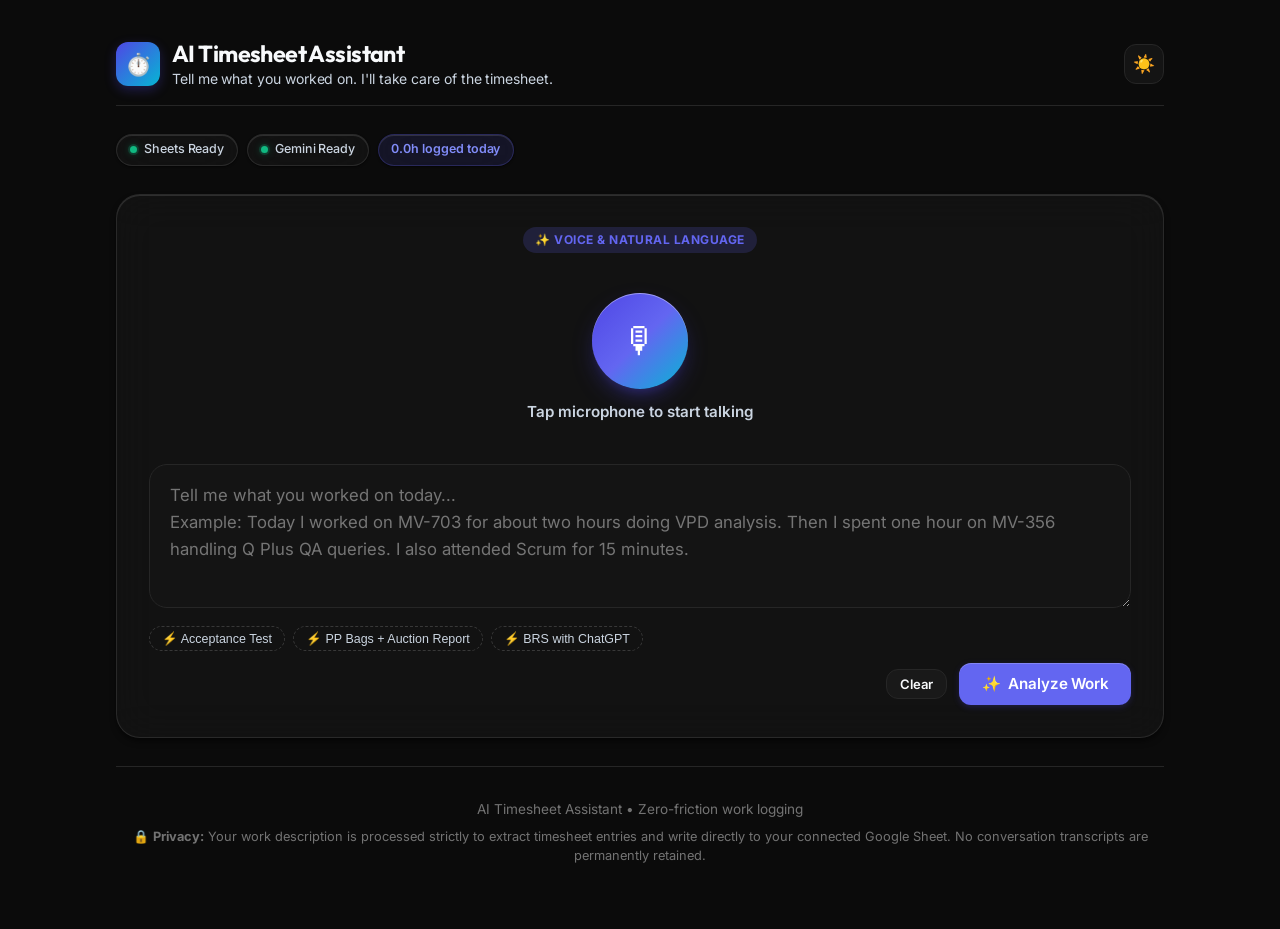
==== commit 2a7658d0: "Redesign status bar into sleek Apple-style frosted chips with glowing status dots" ====
--- a/index.html
+++ b/index.html
@@ -27,20 +27,18 @@
       </div>
     </header>
 
-    <!-- Connection & Status Bar -->
+    <!-- Connection & Status Chips -->
     <div class="status-bar" id="app-status-bar">
-      <div class="status-indicator">
+      <div class="status-chip">
         <span class="status-dot connected" id="status-sheets-dot"></span>
-        <span id="status-sheets-text">Google Sheets: Ready</span>
-      </div>
-      <span style="color: var(--border-strong);">•</span>
-      <div class="status-indicator">
+        <span id="status-sheets-text">Sheets: Connected</span>
+      </div>
+      <div class="status-chip">
         <span class="status-dot connected" id="status-ai-dot"></span>
-        <span id="status-ai-text">AI: Ready</span>
-      </div>
-      <span style="color: var(--border-strong);">•</span>
-      <div class="status-indicator" id="status-today-hours" style="font-weight: 600; color: var(--brand-primary);">
-        Today: 0.0 hrs logged
+        <span id="status-ai-text">Gemini: Ready</span>
+      </div>
+      <div class="status-chip status-chip-accent" id="status-today-chip">
+        <span id="status-today-hours">0.0h logged today</span>
       </div>
     </div>
 
--- a/css/styles.css
+++ b/css/styles.css
@@ -202,45 +202,57 @@
   transition: transform var(--spring-press);
 }
 
-/* Connection Badges */
+/* Connection & Status Chips */
 .status-bar {
   display: flex;
   align-items: center;
   flex-wrap: wrap;
-  gap: 0.75rem;
-  font-size: 0.8rem;
-  letter-spacing: 0.02em;
-  padding: 0.5rem 0.95rem;
+  gap: 0.55rem;
+  width: 100%;
+}
+
+.status-chip {
+  display: inline-flex;
+  align-items: center;
+  gap: 0.45rem;
+  padding: 0.35rem 0.8rem;
   background: var(--material-bg);
   backdrop-filter: var(--material-blur);
   -webkit-backdrop-filter: var(--material-blur);
   border: 1px solid var(--material-border);
   box-shadow: var(--shadow-sm), var(--material-specular);
   border-radius: var(--radius-full);
-  width: fit-content;
-}
-
-.status-indicator {
-  display: flex;
-  align-items: center;
-  gap: 0.4rem;
+  font-size: 0.78rem;
+  font-weight: 500;
   color: var(--text-secondary);
+  white-space: nowrap;
+  letter-spacing: -0.005em;
+  transition: all var(--transition-fast);
+}
+
+.status-chip-accent {
+  font-weight: 600;
+  color: #818cf8;
+  background: rgba(99, 102, 241, 0.12);
+  border-color: rgba(99, 102, 241, 0.25);
 }
 
 .status-dot {
-  width: 8px;
-  height: 8px;
+  width: 7px;
+  height: 7px;
   border-radius: 50%;
   background-color: var(--text-muted);
+  flex-shrink: 0;
 }
 
 .status-dot.connected {
-  background-color: var(--success);
-  box-shadow: 0 0 0 2px var(--success-bg);
+  background-color: #10b981;
+  box-shadow: 0 0 0 2px rgba(16, 185, 129, 0.2), 0 0 8px rgba(16, 185, 129, 0.45);
 }
 
 .status-dot.warning {
   background-color: var(--warning);
+  box-shadow: 0 0 0 2px rgba(245, 158, 11, 0.2);
 }
 
 /* Cards */
